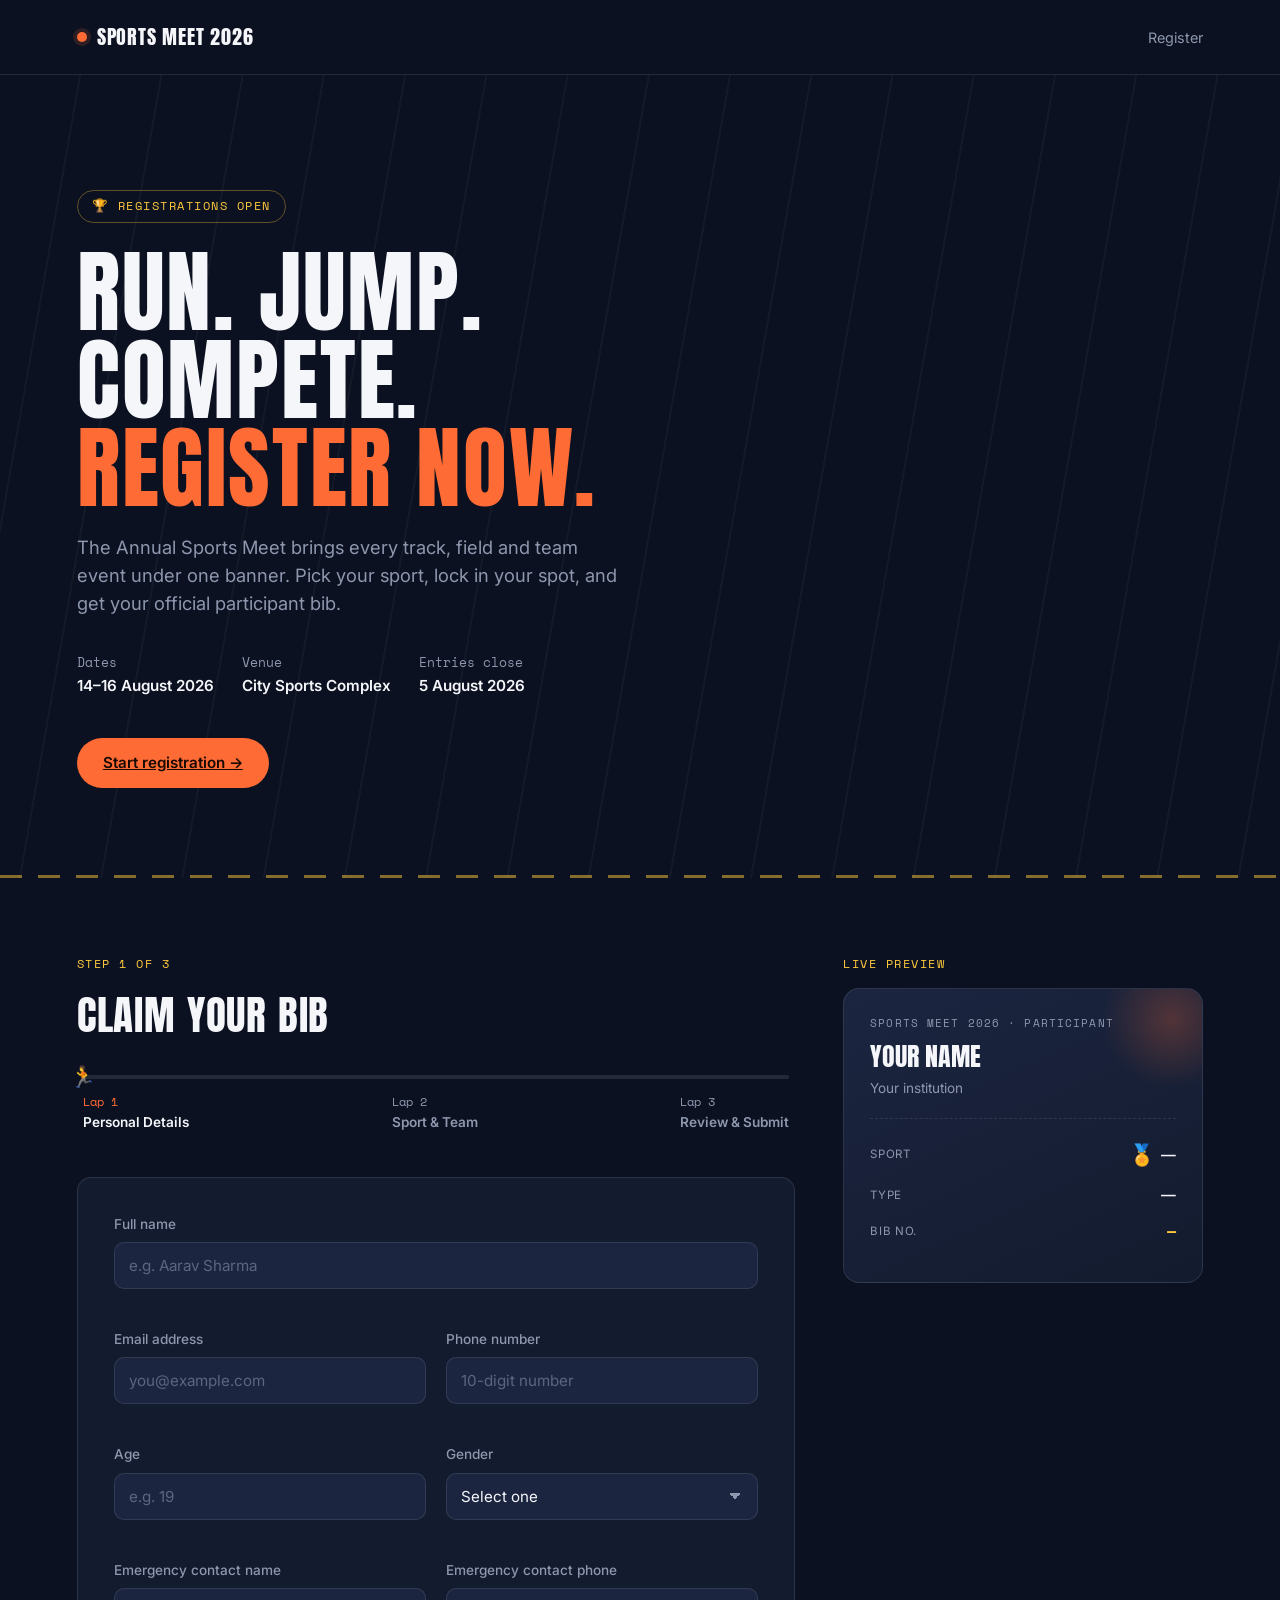
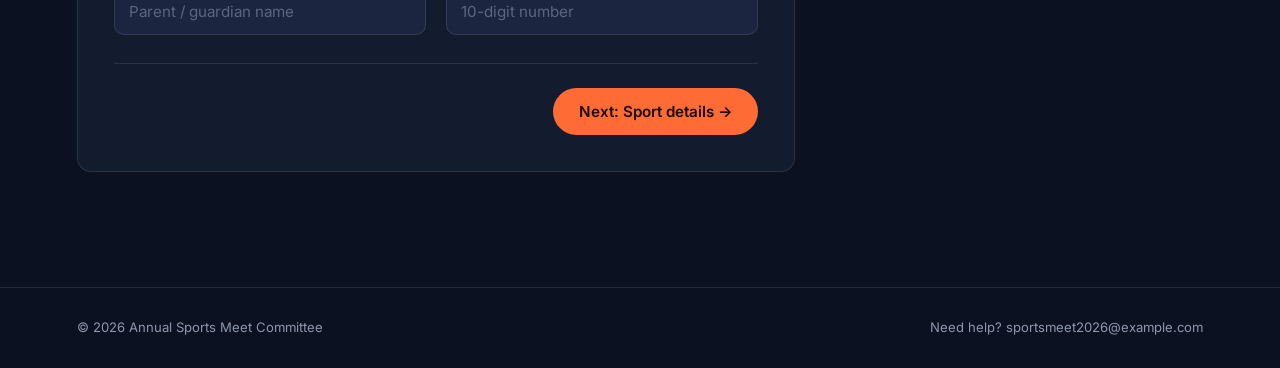
==== index.html @ 756b4689 "Complete Sports Meet Project" ====
<!DOCTYPE html>
<html lang="en">
<head>
<meta charset="UTF-8">
<meta name="viewport" content="width=device-width, initial-scale=1.0">
<title>Annual Sports Meet 2026 — Registration</title>
<link rel="preconnect" href="https://fonts.googleapis.com">
<link rel="preconnect" href="https://fonts.gstatic.com" crossorigin>
<link href="https://fonts.googleapis.com/css2?family=Anton&family=Space+Mono:wght@400;700&family=Inter:wght@400;500;600;700&display=swap" rel="stylesheet">
<style>
  :root{
    --bg-night:#0B1120;
    --bg-panel:#131B2E;
    --bg-panel-2:#1B2540;
    --track-orange:#FF6B35;
    --medal-gold:#FFC93C;
    --finish-green:#2EE6A6;
    --text-light:#F5F6FA;
    --text-muted:#8E97AE;
    --line:rgba(255,255,255,0.10);
    --danger:#FF5C72;
    --radius:14px;
    --font-display:'Anton', sans-serif;
    --font-body:'Inter', sans-serif;
    --font-mono:'Space Mono', monospace;
  }

  *{box-sizing:border-box;}
  html,body{margin:0;padding:0;}
  body{
    background:var(--bg-night);
    color:var(--text-light);
    font-family:var(--font-body);
    line-height:1.5;
    -webkit-font-smoothing:antialiased;
  }
  img,svg{display:block;max-width:100%;}
  a{color:inherit;}

  h1,h2,h3{font-family:var(--font-display); font-weight:400; letter-spacing:0.02em; margin:0;}

  ::selection{background:var(--track-orange); color:#0B1120;}

  :focus-visible{outline:2px solid var(--medal-gold); outline-offset:3px; border-radius:4px;}

  /* ---------- Top bar ---------- */
  .topbar{
    display:flex; align-items:center; justify-content:space-between;
    padding:22px 6vw;
    border-bottom:1px solid var(--line);
  }
  .brand{display:flex; align-items:center; gap:10px; font-family:var(--font-display); font-size:1.25rem; letter-spacing:0.04em;}
  .brand .dot{width:10px; height:10px; border-radius:50%; background:var(--track-orange); box-shadow:0 0 0 4px rgba(255,107,53,0.15);}
  .topbar nav a{
    text-decoration:none; color:var(--text-muted); font-size:0.9rem; margin-left:28px; transition:color .2s;
  }
  .topbar nav a:hover{color:var(--text-light);}

  /* ---------- Hero ---------- */
  .hero{
    position:relative;
    padding:9vw 6vw 7vw;
    overflow:hidden;
    background:
      repeating-linear-gradient(100deg,
        transparent 0, transparent 78px,
        rgba(255,255,255,0.035) 78px, rgba(255,255,255,0.035) 80px);
  }
  .hero::after{
    content:"";
    position:absolute; left:0; right:0; bottom:0; height:3px;
    background:repeating-linear-gradient(90deg, var(--medal-gold) 0 22px, transparent 22px 38px);
    opacity:0.5;
  }
  .eyebrow{
    display:inline-flex; align-items:center; gap:8px;
    font-family:var(--font-mono); font-size:0.78rem; letter-spacing:0.12em; text-transform:uppercase;
    color:var(--medal-gold); border:1px solid rgba(255,201,60,0.35); border-radius:999px;
    padding:6px 14px; margin-bottom:26px;
  }
  .hero h1{
    font-size:clamp(2.6rem, 7.5vw, 5.6rem);
    line-height:0.98;
    text-transform:uppercase;
    max-width:14ch;
  }
  .hero h1 span{color:var(--track-orange);}
  .hero p{
    color:var(--text-muted); font-size:clamp(1rem,1.6vw,1.15rem);
    max-width:46ch; margin:22px 0 36px;
  }
  .hero-meta{display:flex; flex-wrap:wrap; gap:28px; margin-bottom:40px;}
  .hero-meta div{font-family:var(--font-mono); font-size:0.82rem; color:var(--text-muted);}
  .hero-meta strong{display:block; font-family:var(--font-body); font-weight:600; color:var(--text-light); font-size:0.95rem; margin-top:2px;}

  .btn{
    display:inline-flex; align-items:center; gap:10px;
    font-family:var(--font-body); font-weight:600; font-size:0.95rem;
    padding:14px 26px; border-radius:999px; border:none; cursor:pointer;
    transition:transform .15s ease, box-shadow .15s ease;
  }
  .btn:active{transform:translateY(1px);}
  .btn-primary{background:var(--track-orange); color:#180A02;}
  .btn-primary:hover{box-shadow:0 8px 22px rgba(255,107,53,0.35); transform:translateY(-1px);}
  .btn-ghost{background:transparent; color:var(--text-light); border:1px solid var(--line);}
  .btn-ghost:hover{border-color:var(--text-muted);}

  /* ---------- Register section ---------- */
  .register{
    padding:6vw 6vw 9vw;
    display:grid;
    grid-template-columns:1fr 360px;
    gap:48px;
    align-items:start;
  }
  .section-tag{
    font-family:var(--font-mono); font-size:0.78rem; letter-spacing:0.12em; text-transform:uppercase;
    color:var(--medal-gold); margin-bottom:10px;
  }
  .register h2{font-size:clamp(1.8rem,3.2vw,2.6rem); text-transform:uppercase; margin-bottom:30px;}

  /* progress / race track */
  .track{position:relative; margin:0 0 44px; padding:0 6px;}
  .track-line{position:relative; height:4px; background:var(--line); border-radius:4px;}
  .track-fill{
    position:absolute; top:0; left:0; height:100%; width:0%;
    background:linear-gradient(90deg, var(--track-orange), var(--medal-gold));
    border-radius:4px; transition:width .4s ease;
  }
  .runner{
    position:absolute; top:50%; left:0%; transform:translate(-50%,-50%);
    font-size:1.3rem; transition:left .4s ease;
  }
  .checkpoints{display:flex; justify-content:space-between; margin-top:14px;}
  .checkpoint{font-family:var(--font-mono); font-size:0.72rem; color:var(--text-muted); max-width:33%; text-align:left;}
  .checkpoint b{display:block; font-family:var(--font-body); font-weight:600; font-size:0.85rem; color:var(--text-muted); margin-top:2px;}
  .checkpoint.active b{color:var(--text-light);}
  .checkpoint.active{color:var(--track-orange);}

  /* form card */
  form{background:var(--bg-panel); border:1px solid var(--line); border-radius:var(--radius); padding:36px;}
  .step{display:none;}
  .step.active{display:block; animation:fadeIn .35s ease;}
  @keyframes fadeIn{from{opacity:0; transform:translateY(6px);} to{opacity:1; transform:translateY(0);}}

  .field-grid{display:grid; grid-template-columns:1fr 1fr; gap:20px;}
  .field{margin-bottom:20px;}
  .field.full{grid-column:1/-1;}
  label{display:block; font-size:0.85rem; color:var(--text-muted); margin-bottom:8px; font-weight:500;}
  input, select{
    width:100%; background:var(--bg-panel-2); border:1px solid var(--line); color:var(--text-light);
    padding:13px 14px; border-radius:10px; font-family:var(--font-body); font-size:0.95rem;
  }
  input::placeholder{color:#5C657F;}
  input:focus, select:focus{border-color:var(--track-orange);}
  select{appearance:none; background-image:linear-gradient(45deg, transparent 50%, var(--text-muted) 50%), linear-gradient(135deg, var(--text-muted) 50%, transparent 50%); background-position:calc(100% - 22px) center, calc(100% - 16px) center; background-size:6px 6px,6px 6px; background-repeat:no-repeat;}

  .radio-row{display:flex; gap:14px;}
  .radio-pill{
    flex:1; border:1px solid var(--line); border-radius:10px; padding:13px 14px;
    display:flex; align-items:center; gap:10px; cursor:pointer; font-size:0.9rem; background:var(--bg-panel-2);
    transition:border-color .2s;
  }
  .radio-pill input{width:auto; padding:0;}
  .radio-pill.checked{border-color:var(--track-orange);}

  .hint{font-size:0.78rem; color:var(--text-muted); margin-top:6px;}

  .form-nav{display:flex; justify-content:space-between; margin-top:8px; padding-top:24px; border-top:1px solid var(--line);}

  /* review */
  .review-list{display:grid; grid-template-columns:1fr 1fr; gap:14px 28px; margin-bottom:28px;}
  .review-item{border-bottom:1px dashed var(--line); padding-bottom:10px;}
  .review-item .k{font-size:0.75rem; text-transform:uppercase; letter-spacing:0.06em; color:var(--text-muted);}
  .review-item .v{font-weight:600; margin-top:3px;}
  .bib-banner{
    background:linear-gradient(120deg, rgba(255,107,53,0.16), rgba(255,201,60,0.10));
    border:1px solid rgba(255,201,60,0.3); border-radius:12px; padding:18px 20px;
    display:flex; align-items:center; justify-content:space-between; margin-bottom:28px;
  }
  .bib-banner .k{font-family:var(--font-mono); font-size:0.78rem; color:var(--medal-gold); text-transform:uppercase; letter-spacing:0.08em;}
  .bib-banner .v{font-family:var(--font-mono); font-size:1.5rem; font-weight:700;}

  /* ID card preview */
  .id-card-wrap{position:sticky; top:24px;}
  .id-card-wrap .section-tag{margin-bottom:14px;}
  .id-card{
    background:linear-gradient(155deg, var(--bg-panel-2), var(--bg-panel));
    border:1px solid var(--line); border-radius:16px; padding:26px;
    position:relative; overflow:hidden;
  }
  .id-card::before{
    content:""; position:absolute; top:-40px; right:-40px; width:140px; height:140px;
    background:radial-gradient(circle, rgba(255,107,53,0.25), transparent 70%);
  }
  .id-card .tag{font-family:var(--font-mono); font-size:0.7rem; letter-spacing:0.1em; color:var(--text-muted); text-transform:uppercase;}
  .id-card .name{font-family:var(--font-display); font-size:1.6rem; text-transform:uppercase; margin:6px 0 2px; min-height:1.2em; word-break:break-word;}
  .id-card .school{color:var(--text-muted); font-size:0.85rem; min-height:1.2em;}
  .id-card hr{border:none; border-top:1px dashed var(--line); margin:20px 0;}
  .id-card .row{display:flex; justify-content:space-between; align-items:center; margin-bottom:14px;}
  .id-card .row .k{font-size:0.72rem; color:var(--text-muted); text-transform:uppercase; letter-spacing:0.06em;}
  .id-card .row .v{font-weight:600; font-size:0.92rem; display:flex; align-items:center; gap:6px;}
  .id-card .bib{font-family:var(--font-mono); font-size:1.3rem; font-weight:700; color:var(--medal-gold); letter-spacing:0.02em;}
  .sport-icon{font-size:1.3rem;}

  footer{padding:30px 6vw; border-top:1px solid var(--line); color:var(--text-muted); font-size:0.82rem; display:flex; justify-content:space-between; flex-wrap:wrap; gap:10px;}

  @media (max-width:900px){
    .register{grid-template-columns:1fr;}
    .id-card-wrap{position:static;}
    .field-grid{grid-template-columns:1fr;}
    .review-list{grid-template-columns:1fr;}
  }

  @media (prefers-reduced-motion:reduce){
    *{animation:none !important; transition:none !important;}
  }
</style>
</head>
<body>

  <header class="topbar">
    <div class="brand"><span class="dot"></span> SPORTS MEET 2026</div>
    <nav>
      <a href="#register">Register</a>
    </nav>
  </header>

  <section class="hero">
    <span class="eyebrow">🏆 Registrations Open</span>
    <h1>Run. Jump.<br>Compete.<br><span>Register now.</span></h1>
    <p>The Annual Sports Meet brings every track, field and team event under one banner. Pick your sport, lock in your spot, and get your official participant bib.</p>
    <div class="hero-meta">
      <div>Dates<strong>14–16 August 2026</strong></div>
      <div>Venue<strong>City Sports Complex</strong></div>
      <div>Entries close<strong>5 August 2026</strong></div>
    </div>
    <a href="#register" class="btn btn-primary">Start registration →</a>
  </section>

  <section class="register" id="register">
    <div>
      <div class="section-tag">Step 1 of 3</div>
      <h2>Claim your bib</h2>

      <div class="track">
        <div class="track-line">
          <div class="track-fill" id="trackFill"></div>
          <div class="runner" id="runner">🏃</div>
        </div>
        <div class="checkpoints">
          <div class="checkpoint active" id="cp1">Lap 1<b>Personal Details</b></div>
          <div class="checkpoint" id="cp2">Lap 2<b>Sport &amp; Team</b></div>
          <div class="checkpoint" id="cp3">Lap 3<b>Review &amp; Submit</b></div>
        </div>
      </div>

      <form id="regForm" action="register.php" method="POST" novalidate>

        <!-- STEP 1 -->
        <div class="step active" data-step="1">
          <div class="field-grid">
            <div class="field full">
              <label for="fullName">Full name</label>
              <input id="fullName" name="fullName" type="text" placeholder="e.g. Aarav Sharma" required>
            </div>
            <div class="field">
              <label for="email">Email address</label>
              <input id="email" name="email" type="email" placeholder="you@example.com" required>
            </div>
            <div class="field">
              <label for="phone">Phone number</label>
              <input id="phone" name="phone" type="tel" pattern="[0-9]{10}" placeholder="10-digit number" required>
            </div>
            <div class="field">
              <label for="age">Age</label>
              <input id="age" name="age" type="number" min="5" max="100" placeholder="e.g. 19" required>
            </div>
            <div class="field">
              <label for="gender">Gender</label>
              <select id="gender" name="gender" required>
                <option value="" disabled selected>Select one</option>
                <option>Male</option>
                <option>Female</option>
                <option>Other</option>
              </select>
            </div>
            <div class="field">
              <label for="ecName">Emergency contact name</label>
              <input id="ecName" name="ecName" type="text" placeholder="Parent / guardian name" required>
            </div>
            <div class="field">
              <label for="ecPhone">Emergency contact phone</label>
              <input id="ecPhone" name="ecPhone" type="tel" pattern="[0-9]{10}" placeholder="10-digit number" required>
            </div>
          </div>
          <div class="form-nav">
            <span></span>
            <button type="button" class="btn btn-primary" data-action="next">Next: Sport details →</button>
          </div>
        </div>

        <!-- STEP 2 -->
        <div class="step" data-step="2">
          <div class="field-grid">
            <div class="field full">
              <label for="institution">College / school / institution</label>
              <input id="institution" name="institution" type="text" placeholder="e.g. Pimpri Chinchwad College" required>
            </div>
            <div class="field">
              <label for="sport">Sport category</label>
              <select id="sport" name="sport" required>
                <option value="" disabled selected>Select a sport</option>
                <option value="🏃 Athletics">Athletics (Track &amp; Field)</option>
                <option value="🏸 Badminton">Badminton</option>
                <option value="🏏 Cricket">Cricket</option>
                <option value="⚽ Football">Football</option>
                <option value="🏀 Basketball">Basketball</option>
                <option value="🤼 Kabaddi">Kabaddi</option>
                <option value="🏓 Table Tennis">Table Tennis</option>
                <option value="♟️ Chess">Chess</option>
                <option value="🏐 Volleyball">Volleyball</option>
              </select>
            </div>
            <div class="field">
              <label for="tshirt">T-shirt size</label>
              <select id="tshirt" name="tshirt" required>
                <option value="" disabled selected>Select size</option>
                <option>S</option><option>M</option><option>L</option><option>XL</option><option>XXL</option>
              </select>
            </div>
            <div class="field full">
              <label>Participation type</label>
              <div class="radio-row">
                <label class="radio-pill" id="pillIndividual">
                  <input type="radio" name="participation" value="Individual" required> Individual
                </label>
                <label class="radio-pill" id="pillTeam">
                  <input type="radio" name="participation" value="Team"> Team
                </label>
              </div>
            </div>
            <div class="field full" id="teamNameField" style="display:none;">
              <label for="teamName">Team name</label>
              <input id="teamName" name="teamName" type="text" placeholder="e.g. Thunder Strikers">
            </div>
          </div>
          <div class="form-nav">
            <button type="button" class="btn btn-ghost" data-action="back">← Back</button>
            <button type="button" class="btn btn-primary" data-action="next">Next: Review →</button>
          </div>
        </div>

        <!-- STEP 3 -->
        <div class="step" data-step="3">
          <div class="bib-banner">
            <div>
              <div class="k">Your participant bib number</div>
              <div class="v" id="bibDisplay">—</div>
            </div>
            <span class="sport-icon">🎟️</span>
          </div>
          <div class="review-list" id="reviewList"></div>
          <div class="hint">Check your details carefully. You'll receive this bib number and a confirmation pass on the next page.</div>
          <div class="form-nav">
            <button type="button" class="btn btn-ghost" data-action="back">← Back</button>
            <button type="submit" class="btn btn-primary">Confirm &amp; register 🏁</button>
          </div>
        </div>

        <input type="hidden" id="bibNumber" name="bibNumber">
      </form>
    </div>

    <aside class="id-card-wrap">
      <div class="section-tag">Live preview</div>
      <div class="id-card">
        <div class="tag">Sports Meet 2026 · Participant</div>
        <div class="name" id="pvName">Your Name</div>
        <div class="school" id="pvInstitution">Your institution</div>
        <hr>
        <div class="row">
          <span class="k">Sport</span>
          <span class="v"><span class="sport-icon" id="pvIcon">🏅</span> <span id="pvSport">—</span></span>
        </div>
        <div class="row">
          <span class="k">Type</span>
          <span class="v" id="pvType">—</span>
        </div>
        <div class="row">
          <span class="k">Bib no.</span>
          <span class="v bib" id="pvBib">—</span>
        </div>
      </div>
    </aside>
  </section>

  <footer>
    <span>© 2026 Annual Sports Meet Committee</span>
    <span>Need help? sportsmeet2026@example.com</span>
  </footer>

<script>
  const steps = Array.from(document.querySelectorAll('.step'));
  const checkpoints = [document.getElementById('cp1'), document.getElementById('cp2'), document.getElementById('cp3')];
  const trackFill = document.getElementById('trackFill');
  const runner = document.getElementById('runner');
  const sectionTag = document.querySelector('.register .section-tag');
  let currentStep = 1;
  const totalSteps = steps.length;

  function goToStep(n){
    steps.forEach(s => s.classList.toggle('active', Number(s.dataset.step) === n));
    checkpoints.forEach((cp, i) => cp.classList.toggle('active', i === n - 1));
    const pct = ((n - 1) / (totalSteps - 1)) * 100;
    trackFill.style.width = pct + '%';
    runner.style.left = pct + '%';
    sectionTag.textContent = 'Step ' + n + ' of ' + totalSteps;
    currentStep = n;
    if (n === totalSteps) buildReview();
  }

  function validateStep(n){
    const stepEl = document.querySelector('.step[data-step="' + n + '"]');
    const inputs = stepEl.querySelectorAll('input, select');
    for (const el of inputs){
      if (el.type === 'radio'){
        const group = stepEl.querySelectorAll('input[name="' + el.name + '"]');
        const checked = Array.from(group).some(r => r.checked);
        if (el.required && !checked){ alert('Please choose a participation type.'); return false; }
        continue;
      }
      if (!el.checkValidity()){
        el.reportValidity();
        return false;
      }
    }
    // team name required if Team selected
    const participation = document.querySelector('input[name="participation"]:checked');
    if (n === 2 && participation && participation.value === 'Team'){
      const teamName = document.getElementById('teamName');
      if (!teamName.value.trim()){
        teamName.focus();
        alert('Please enter your team name.');
        return false;
      }
    }
    return true;
  }

  document.querySelectorAll('[data-action="next"]').forEach(btn => {
    btn.addEventListener('click', () => {
      if (!validateStep(currentStep)) return;
      goToStep(Math.min(currentStep + 1, totalSteps));
    });
  });
  document.querySelectorAll('[data-action="back"]').forEach(btn => {
    btn.addEventListener('click', () => goToStep(Math.max(currentStep - 1, 1)));
  });

  // Team name toggle
  const pillIndividual = document.getElementById('pillIndividual');
  const pillTeam = document.getElementById('pillTeam');
  const teamNameField = document.getElementById('teamNameField');
  [pillIndividual, pillTeam].forEach(pill => {
    pill.addEventListener('click', () => {
      pillIndividual.classList.toggle('checked', pill === pillIndividual);
      pillTeam.classList.toggle('checked', pill === pillTeam);
      teamNameField.style.display = pill === pillTeam ? 'block' : 'none';
      updatePreview();
    });
  });

  // Live preview
  const pvName = document.getElementById('pvName');
  const pvInstitution = document.getElementById('pvInstitution');
  const pvIcon = document.getElementById('pvIcon');
  const pvSport = document.getElementById('pvSport');
  const pvType = document.getElementById('pvType');
  const pvBib = document.getElementById('pvBib');

  function updatePreview(){
    const name = document.getElementById('fullName').value.trim();
    const institution = document.getElementById('institution').value.trim();
    const sportVal = document.getElementById('sport').value;
    const participation = document.querySelector('input[name="participation"]:checked');

    pvName.textContent = name || 'Your Name';
    pvInstitution.textContent = institution || 'Your institution';
    if (sportVal){
      const [icon, ...rest] = sportVal.split(' ');
      pvIcon.textContent = icon;
      pvSport.textContent = rest.join(' ');
    } else {
      pvIcon.textContent = '🏅';
      pvSport.textContent = '—';
    }
    pvType.textContent = participation ? participation.value : '—';
    pvBib.textContent = document.getElementById('bibNumber').value || '—';
  }

  ['fullName','institution'].forEach(id => {
    document.getElementById(id).addEventListener('input', updatePreview);
  });
  document.getElementById('sport').addEventListener('change', updatePreview);

  // Bib generation
  function generateBib(){
    const existing = document.getElementById('bibNumber').value;
    if (existing) return existing;
    const num = Math.floor(1000 + Math.random() * 8999);
    const bib = 'SM26-' + num;
    document.getElementById('bibNumber').value = bib;
    return bib;
  }

  function buildReview(){
    const bib = generateBib();
    document.getElementById('bibDisplay').textContent = bib;
    updatePreview();

    const data = {
      'Full name': document.getElementById('fullName').value,
      'Email': document.getElementById('email').value,
      'Phone': document.getElementById('phone').value,
      'Age': document.getElementById('age').value,
      'Gender': document.getElementById('gender').value,
      'Institution': document.getElementById('institution').value,
      'Sport': document.getElementById('sport').value.replace(/^\S+\s/, ''),
      'Participation': (document.querySelector('input[name="participation"]:checked') || {}).value || '',
      'T-shirt size': document.getElementById('tshirt').value
    };
    const teamName = document.getElementById('teamName').value;
    if (data['Participation'] === 'Team' && teamName) data['Team name'] = teamName;

    const list = document.getElementById('reviewList');
    list.innerHTML = '';
    Object.entries(data).forEach(([k, v]) => {
      if (!v) return;
      const item = document.createElement('div');
      item.className = 'review-item';
      item.innerHTML = '<div class="k">' + k + '</div><div class="v">' + v + '</div>';
      list.appendChild(item);
    });
  }

  // Submit -> register.php (saves to MySQL, then redirects to success.php)
  document.getElementById('regForm').addEventListener('submit', function(e){
    if (!validateStep(currentStep)){
      e.preventDefault();
      return;
    }
    generateBib(); // fills hidden bibNumber field (server generates the official one)
    // No preventDefault here — the form submits normally via POST to register.php
  });

  goToStep(1);
</script>
</body>
</html>
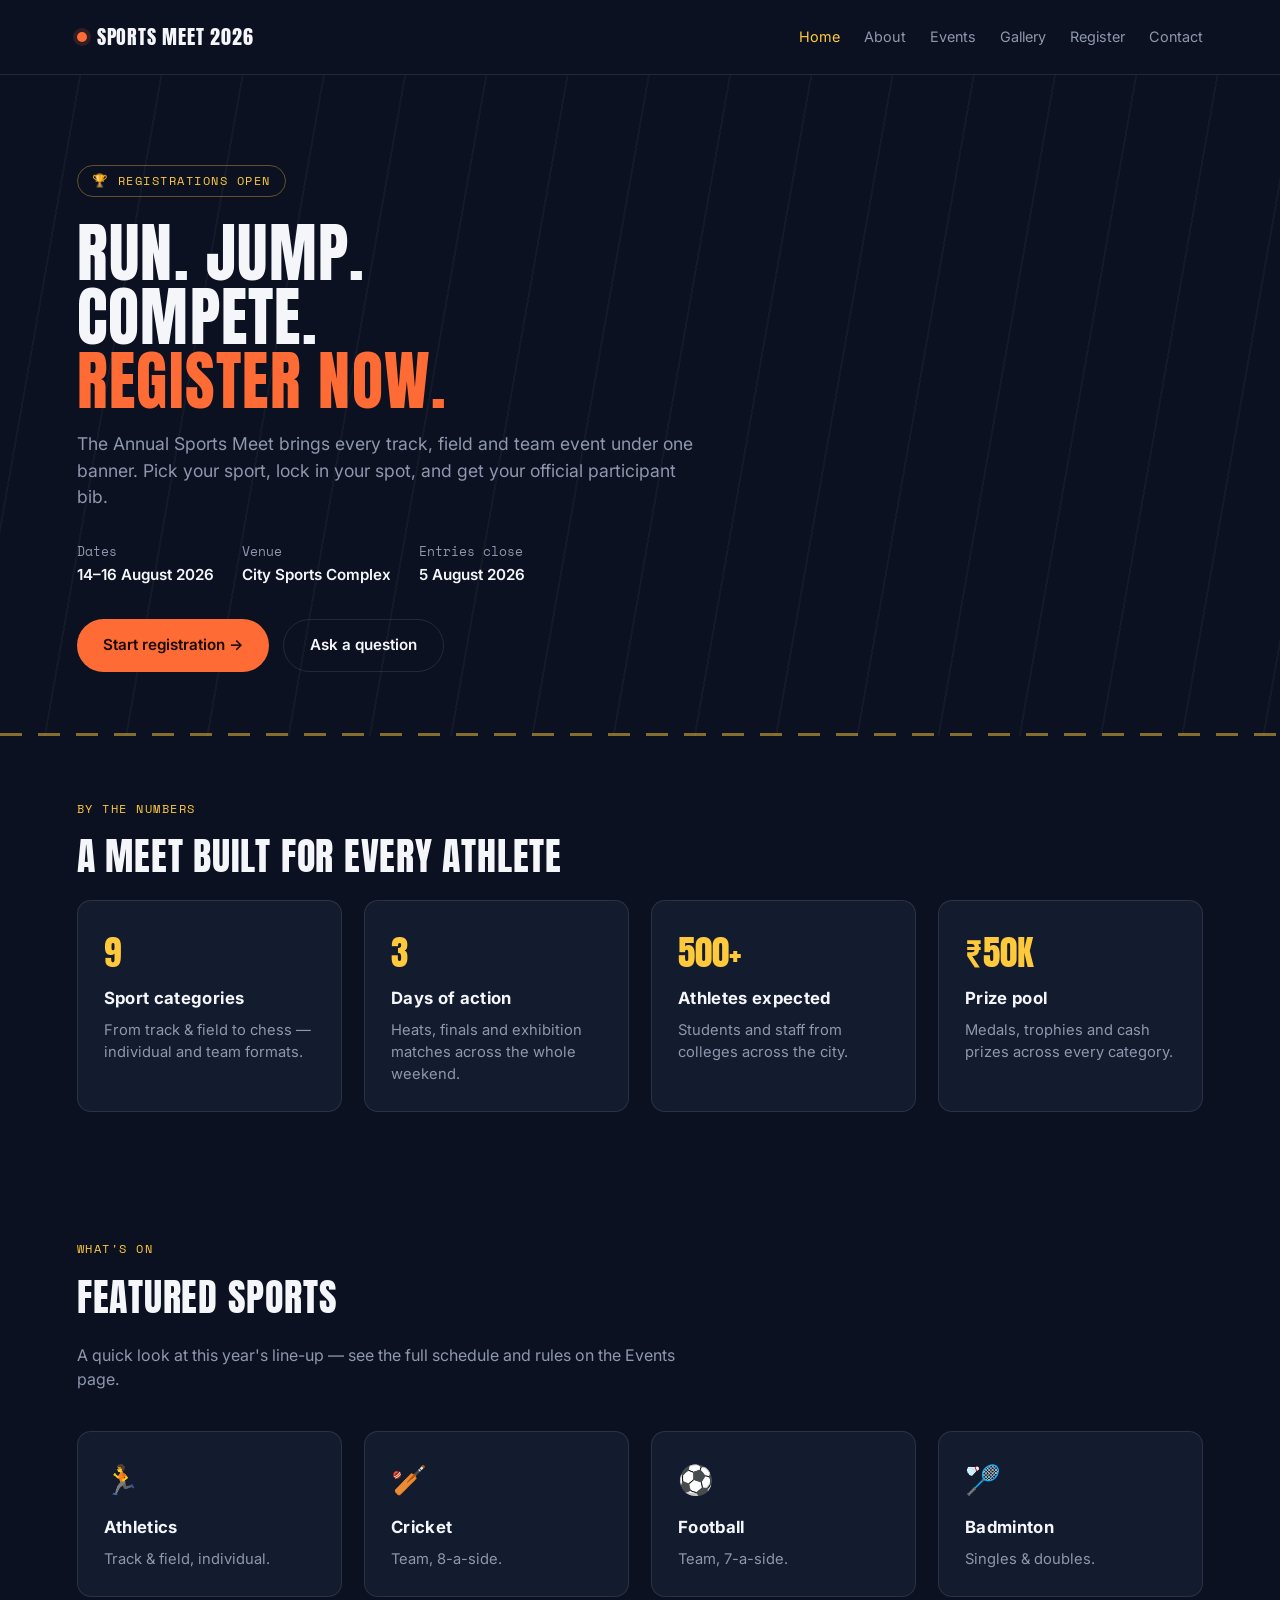
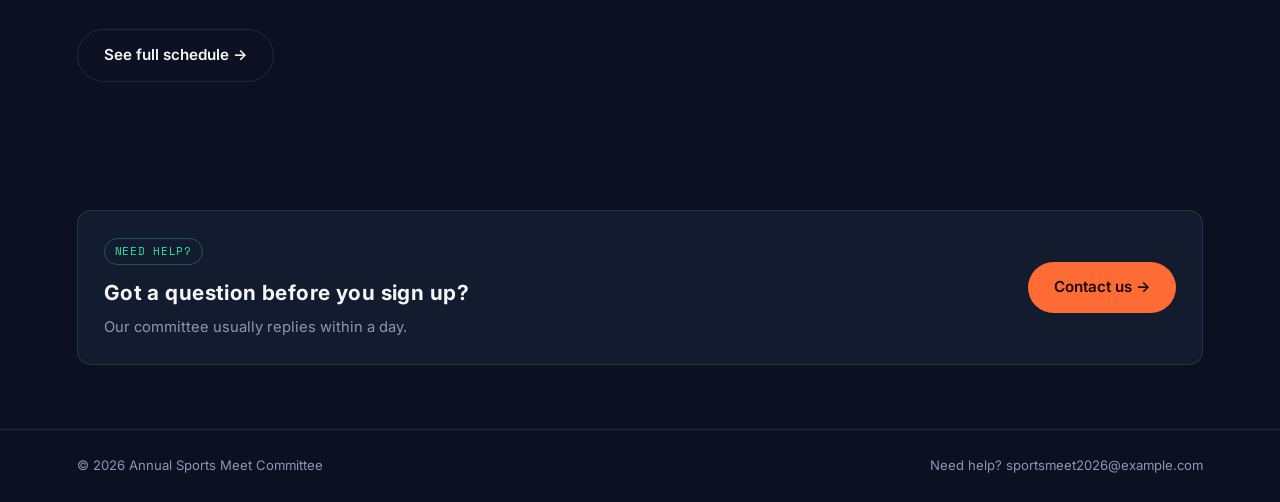
==== commit 7a420ff6: "Added missing Task 2 files" ====
--- a/index.html
+++ b/index.html
@@ -3,558 +3,100 @@
 <head>
 <meta charset="UTF-8">
 <meta name="viewport" content="width=device-width, initial-scale=1.0">
-<title>Annual Sports Meet 2026 — Registration</title>
+<title>Annual Sports Meet 2026</title>
 <link rel="preconnect" href="https://fonts.googleapis.com">
 <link rel="preconnect" href="https://fonts.gstatic.com" crossorigin>
 <link href="https://fonts.googleapis.com/css2?family=Anton&family=Space+Mono:wght@400;700&family=Inter:wght@400;500;600;700&display=swap" rel="stylesheet">
-<style>
-  :root{
-    --bg-night:#0B1120;
-    --bg-panel:#131B2E;
-    --bg-panel-2:#1B2540;
-    --track-orange:#FF6B35;
-    --medal-gold:#FFC93C;
-    --finish-green:#2EE6A6;
-    --text-light:#F5F6FA;
-    --text-muted:#8E97AE;
-    --line:rgba(255,255,255,0.10);
-    --danger:#FF5C72;
-    --radius:14px;
-    --font-display:'Anton', sans-serif;
-    --font-body:'Inter', sans-serif;
-    --font-mono:'Space Mono', monospace;
-  }
-
-  *{box-sizing:border-box;}
-  html,body{margin:0;padding:0;}
-  body{
-    background:var(--bg-night);
-    color:var(--text-light);
-    font-family:var(--font-body);
-    line-height:1.5;
-    -webkit-font-smoothing:antialiased;
-  }
-  img,svg{display:block;max-width:100%;}
-  a{color:inherit;}
-
-  h1,h2,h3{font-family:var(--font-display); font-weight:400; letter-spacing:0.02em; margin:0;}
-
-  ::selection{background:var(--track-orange); color:#0B1120;}
-
-  :focus-visible{outline:2px solid var(--medal-gold); outline-offset:3px; border-radius:4px;}
-
-  /* ---------- Top bar ---------- */
-  .topbar{
-    display:flex; align-items:center; justify-content:space-between;
-    padding:22px 6vw;
-    border-bottom:1px solid var(--line);
-  }
-  .brand{display:flex; align-items:center; gap:10px; font-family:var(--font-display); font-size:1.25rem; letter-spacing:0.04em;}
-  .brand .dot{width:10px; height:10px; border-radius:50%; background:var(--track-orange); box-shadow:0 0 0 4px rgba(255,107,53,0.15);}
-  .topbar nav a{
-    text-decoration:none; color:var(--text-muted); font-size:0.9rem; margin-left:28px; transition:color .2s;
-  }
-  .topbar nav a:hover{color:var(--text-light);}
-
-  /* ---------- Hero ---------- */
-  .hero{
-    position:relative;
-    padding:9vw 6vw 7vw;
-    overflow:hidden;
-    background:
-      repeating-linear-gradient(100deg,
-        transparent 0, transparent 78px,
-        rgba(255,255,255,0.035) 78px, rgba(255,255,255,0.035) 80px);
-  }
-  .hero::after{
-    content:"";
-    position:absolute; left:0; right:0; bottom:0; height:3px;
-    background:repeating-linear-gradient(90deg, var(--medal-gold) 0 22px, transparent 22px 38px);
-    opacity:0.5;
-  }
-  .eyebrow{
-    display:inline-flex; align-items:center; gap:8px;
-    font-family:var(--font-mono); font-size:0.78rem; letter-spacing:0.12em; text-transform:uppercase;
-    color:var(--medal-gold); border:1px solid rgba(255,201,60,0.35); border-radius:999px;
-    padding:6px 14px; margin-bottom:26px;
-  }
-  .hero h1{
-    font-size:clamp(2.6rem, 7.5vw, 5.6rem);
-    line-height:0.98;
-    text-transform:uppercase;
-    max-width:14ch;
-  }
-  .hero h1 span{color:var(--track-orange);}
-  .hero p{
-    color:var(--text-muted); font-size:clamp(1rem,1.6vw,1.15rem);
-    max-width:46ch; margin:22px 0 36px;
-  }
-  .hero-meta{display:flex; flex-wrap:wrap; gap:28px; margin-bottom:40px;}
-  .hero-meta div{font-family:var(--font-mono); font-size:0.82rem; color:var(--text-muted);}
-  .hero-meta strong{display:block; font-family:var(--font-body); font-weight:600; color:var(--text-light); font-size:0.95rem; margin-top:2px;}
-
-  .btn{
-    display:inline-flex; align-items:center; gap:10px;
-    font-family:var(--font-body); font-weight:600; font-size:0.95rem;
-    padding:14px 26px; border-radius:999px; border:none; cursor:pointer;
-    transition:transform .15s ease, box-shadow .15s ease;
-  }
-  .btn:active{transform:translateY(1px);}
-  .btn-primary{background:var(--track-orange); color:#180A02;}
-  .btn-primary:hover{box-shadow:0 8px 22px rgba(255,107,53,0.35); transform:translateY(-1px);}
-  .btn-ghost{background:transparent; color:var(--text-light); border:1px solid var(--line);}
-  .btn-ghost:hover{border-color:var(--text-muted);}
-
-  /* ---------- Register section ---------- */
-  .register{
-    padding:6vw 6vw 9vw;
-    display:grid;
-    grid-template-columns:1fr 360px;
-    gap:48px;
-    align-items:start;
-  }
-  .section-tag{
-    font-family:var(--font-mono); font-size:0.78rem; letter-spacing:0.12em; text-transform:uppercase;
-    color:var(--medal-gold); margin-bottom:10px;
-  }
-  .register h2{font-size:clamp(1.8rem,3.2vw,2.6rem); text-transform:uppercase; margin-bottom:30px;}
-
-  /* progress / race track */
-  .track{position:relative; margin:0 0 44px; padding:0 6px;}
-  .track-line{position:relative; height:4px; background:var(--line); border-radius:4px;}
-  .track-fill{
-    position:absolute; top:0; left:0; height:100%; width:0%;
-    background:linear-gradient(90deg, var(--track-orange), var(--medal-gold));
-    border-radius:4px; transition:width .4s ease;
-  }
-  .runner{
-    position:absolute; top:50%; left:0%; transform:translate(-50%,-50%);
-    font-size:1.3rem; transition:left .4s ease;
-  }
-  .checkpoints{display:flex; justify-content:space-between; margin-top:14px;}
-  .checkpoint{font-family:var(--font-mono); font-size:0.72rem; color:var(--text-muted); max-width:33%; text-align:left;}
-  .checkpoint b{display:block; font-family:var(--font-body); font-weight:600; font-size:0.85rem; color:var(--text-muted); margin-top:2px;}
-  .checkpoint.active b{color:var(--text-light);}
-  .checkpoint.active{color:var(--track-orange);}
-
-  /* form card */
-  form{background:var(--bg-panel); border:1px solid var(--line); border-radius:var(--radius); padding:36px;}
-  .step{display:none;}
-  .step.active{display:block; animation:fadeIn .35s ease;}
-  @keyframes fadeIn{from{opacity:0; transform:translateY(6px);} to{opacity:1; transform:translateY(0);}}
-
-  .field-grid{display:grid; grid-template-columns:1fr 1fr; gap:20px;}
-  .field{margin-bottom:20px;}
-  .field.full{grid-column:1/-1;}
-  label{display:block; font-size:0.85rem; color:var(--text-muted); margin-bottom:8px; font-weight:500;}
-  input, select{
-    width:100%; background:var(--bg-panel-2); border:1px solid var(--line); color:var(--text-light);
-    padding:13px 14px; border-radius:10px; font-family:var(--font-body); font-size:0.95rem;
-  }
-  input::placeholder{color:#5C657F;}
-  input:focus, select:focus{border-color:var(--track-orange);}
-  select{appearance:none; background-image:linear-gradient(45deg, transparent 50%, var(--text-muted) 50%), linear-gradient(135deg, var(--text-muted) 50%, transparent 50%); background-position:calc(100% - 22px) center, calc(100% - 16px) center; background-size:6px 6px,6px 6px; background-repeat:no-repeat;}
-
-  .radio-row{display:flex; gap:14px;}
-  .radio-pill{
-    flex:1; border:1px solid var(--line); border-radius:10px; padding:13px 14px;
-    display:flex; align-items:center; gap:10px; cursor:pointer; font-size:0.9rem; background:var(--bg-panel-2);
-    transition:border-color .2s;
-  }
-  .radio-pill input{width:auto; padding:0;}
-  .radio-pill.checked{border-color:var(--track-orange);}
-
-  .hint{font-size:0.78rem; color:var(--text-muted); margin-top:6px;}
-
-  .form-nav{display:flex; justify-content:space-between; margin-top:8px; padding-top:24px; border-top:1px solid var(--line);}
-
-  /* review */
-  .review-list{display:grid; grid-template-columns:1fr 1fr; gap:14px 28px; margin-bottom:28px;}
-  .review-item{border-bottom:1px dashed var(--line); padding-bottom:10px;}
-  .review-item .k{font-size:0.75rem; text-transform:uppercase; letter-spacing:0.06em; color:var(--text-muted);}
-  .review-item .v{font-weight:600; margin-top:3px;}
-  .bib-banner{
-    background:linear-gradient(120deg, rgba(255,107,53,0.16), rgba(255,201,60,0.10));
-    border:1px solid rgba(255,201,60,0.3); border-radius:12px; padding:18px 20px;
-    display:flex; align-items:center; justify-content:space-between; margin-bottom:28px;
-  }
-  .bib-banner .k{font-family:var(--font-mono); font-size:0.78rem; color:var(--medal-gold); text-transform:uppercase; letter-spacing:0.08em;}
-  .bib-banner .v{font-family:var(--font-mono); font-size:1.5rem; font-weight:700;}
-
-  /* ID card preview */
-  .id-card-wrap{position:sticky; top:24px;}
-  .id-card-wrap .section-tag{margin-bottom:14px;}
-  .id-card{
-    background:linear-gradient(155deg, var(--bg-panel-2), var(--bg-panel));
-    border:1px solid var(--line); border-radius:16px; padding:26px;
-    position:relative; overflow:hidden;
-  }
-  .id-card::before{
-    content:""; position:absolute; top:-40px; right:-40px; width:140px; height:140px;
-    background:radial-gradient(circle, rgba(255,107,53,0.25), transparent 70%);
-  }
-  .id-card .tag{font-family:var(--font-mono); font-size:0.7rem; letter-spacing:0.1em; color:var(--text-muted); text-transform:uppercase;}
-  .id-card .name{font-family:var(--font-display); font-size:1.6rem; text-transform:uppercase; margin:6px 0 2px; min-height:1.2em; word-break:break-word;}
-  .id-card .school{color:var(--text-muted); font-size:0.85rem; min-height:1.2em;}
-  .id-card hr{border:none; border-top:1px dashed var(--line); margin:20px 0;}
-  .id-card .row{display:flex; justify-content:space-between; align-items:center; margin-bottom:14px;}
-  .id-card .row .k{font-size:0.72rem; color:var(--text-muted); text-transform:uppercase; letter-spacing:0.06em;}
-  .id-card .row .v{font-weight:600; font-size:0.92rem; display:flex; align-items:center; gap:6px;}
-  .id-card .bib{font-family:var(--font-mono); font-size:1.3rem; font-weight:700; color:var(--medal-gold); letter-spacing:0.02em;}
-  .sport-icon{font-size:1.3rem;}
-
-  footer{padding:30px 6vw; border-top:1px solid var(--line); color:var(--text-muted); font-size:0.82rem; display:flex; justify-content:space-between; flex-wrap:wrap; gap:10px;}
-
-  @media (max-width:900px){
-    .register{grid-template-columns:1fr;}
-    .id-card-wrap{position:static;}
-    .field-grid{grid-template-columns:1fr;}
-    .review-list{grid-template-columns:1fr;}
-  }
-
-  @media (prefers-reduced-motion:reduce){
-    *{animation:none !important; transition:none !important;}
-  }
-</style>
+<link rel="stylesheet" href="css/style.css">
 </head>
 <body>
 
   <header class="topbar">
-    <div class="brand"><span class="dot"></span> SPORTS MEET 2026</div>
+    <a href="index.html" class="brand"><span class="dot"></span> SPORTS MEET 2026</a>
     <nav>
-      <a href="#register">Register</a>
+      <a href="index.html" class="active">Home</a>
+      <a href="about.html">About</a>
+      <a href="events.html">Events</a>
+      <a href="gallery.html">Gallery</a>
+      <a href="register.html">Register</a>
+      <a href="contact.php">Contact</a>
     </nav>
   </header>
 
-  <section class="hero">
-    <span class="eyebrow">🏆 Registrations Open</span>
-    <h1>Run. Jump.<br>Compete.<br><span>Register now.</span></h1>
-    <p>The Annual Sports Meet brings every track, field and team event under one banner. Pick your sport, lock in your spot, and get your official participant bib.</p>
-    <div class="hero-meta">
-      <div>Dates<strong>14–16 August 2026</strong></div>
-      <div>Venue<strong>City Sports Complex</strong></div>
-      <div>Entries close<strong>5 August 2026</strong></div>
-    </div>
-    <a href="#register" class="btn btn-primary">Start registration →</a>
-  </section>
+  <main>
+    <section class="page-hero">
+      <span class="eyebrow">🏆 Registrations Open</span>
+      <h1>Run. Jump.<br>Compete.<br><span>Register now.</span></h1>
+      <p class="lede">The Annual Sports Meet brings every track, field and team event under one banner. Pick your sport, lock in your spot, and get your official participant bib.</p>
+      <div class="hero-meta">
+        <div>Dates<strong>14–16 August 2026</strong></div>
+        <div>Venue<strong>City Sports Complex</strong></div>
+        <div>Entries close<strong>5 August 2026</strong></div>
+      </div>
+      <div class="hero-actions">
+        <a href="register.html" class="btn btn-primary">Start registration →</a>
+        <a href="contact.php" class="btn btn-ghost">Ask a question</a>
+      </div>
+    </section>
 
-  <section class="register" id="register">
-    <div>
-      <div class="section-tag">Step 1 of 3</div>
-      <h2>Claim your bib</h2>
-
-      <div class="track">
-        <div class="track-line">
-          <div class="track-fill" id="trackFill"></div>
-          <div class="runner" id="runner">🏃</div>
+    <section>
+      <div class="section-tag">By the numbers</div>
+      <h2 class="section-title">A meet built for every athlete</h2>
+      <div class="card-grid grid-4">
+        <div class="card">
+          <div class="stat">9</div>
+          <h3>Sport categories</h3>
+          <p>From track &amp; field to chess — individual and team formats.</p>
         </div>
-        <div class="checkpoints">
-          <div class="checkpoint active" id="cp1">Lap 1<b>Personal Details</b></div>
-          <div class="checkpoint" id="cp2">Lap 2<b>Sport &amp; Team</b></div>
-          <div class="checkpoint" id="cp3">Lap 3<b>Review &amp; Submit</b></div>
+        <div class="card">
+          <div class="stat">3</div>
+          <h3>Days of action</h3>
+          <p>Heats, finals and exhibition matches across the whole weekend.</p>
+        </div>
+        <div class="card">
+          <div class="stat">500+</div>
+          <h3>Athletes expected</h3>
+          <p>Students and staff from colleges across the city.</p>
+        </div>
+        <div class="card">
+          <div class="stat">₹50K</div>
+          <h3>Prize pool</h3>
+          <p>Medals, trophies and cash prizes across every category.</p>
         </div>
       </div>
+    </section>
 
-      <form id="regForm" action="register.php" method="POST" novalidate>
+    <section>
+      <div class="section-tag">What's on</div>
+      <h2 class="section-title">Featured sports</h2>
+      <p class="section-intro">A quick look at this year's line-up — see the full schedule and rules on the Events page.</p>
+      <div class="card-grid grid-4">
+        <div class="card"><div class="icon">🏃</div><h3>Athletics</h3><p>Track &amp; field, individual.</p></div>
+        <div class="card"><div class="icon">🏏</div><h3>Cricket</h3><p>Team, 8-a-side.</p></div>
+        <div class="card"><div class="icon">⚽</div><h3>Football</h3><p>Team, 7-a-side.</p></div>
+        <div class="card"><div class="icon">🏸</div><h3>Badminton</h3><p>Singles &amp; doubles.</p></div>
+      </div>
+      <div class="hero-actions" style="margin-top:32px;">
+        <a href="events.html" class="btn btn-ghost">See full schedule →</a>
+      </div>
+    </section>
 
-        <!-- STEP 1 -->
-        <div class="step active" data-step="1">
-          <div class="field-grid">
-            <div class="field full">
-              <label for="fullName">Full name</label>
-              <input id="fullName" name="fullName" type="text" placeholder="e.g. Aarav Sharma" required>
-            </div>
-            <div class="field">
-              <label for="email">Email address</label>
-              <input id="email" name="email" type="email" placeholder="you@example.com" required>
-            </div>
-            <div class="field">
-              <label for="phone">Phone number</label>
-              <input id="phone" name="phone" type="tel" pattern="[0-9]{10}" placeholder="10-digit number" required>
-            </div>
-            <div class="field">
-              <label for="age">Age</label>
-              <input id="age" name="age" type="number" min="5" max="100" placeholder="e.g. 19" required>
-            </div>
-            <div class="field">
-              <label for="gender">Gender</label>
-              <select id="gender" name="gender" required>
-                <option value="" disabled selected>Select one</option>
-                <option>Male</option>
-                <option>Female</option>
-                <option>Other</option>
-              </select>
-            </div>
-            <div class="field">
-              <label for="ecName">Emergency contact name</label>
-              <input id="ecName" name="ecName" type="text" placeholder="Parent / guardian name" required>
-            </div>
-            <div class="field">
-              <label for="ecPhone">Emergency contact phone</label>
-              <input id="ecPhone" name="ecPhone" type="tel" pattern="[0-9]{10}" placeholder="10-digit number" required>
-            </div>
-          </div>
-          <div class="form-nav">
-            <span></span>
-            <button type="button" class="btn btn-primary" data-action="next">Next: Sport details →</button>
-          </div>
+    <section>
+      <div class="card" style="display:flex; align-items:center; justify-content:space-between; gap:24px; flex-wrap:wrap;">
+        <div>
+          <div class="tag-pill">Need help?</div>
+          <h3 style="font-size:1.3rem;">Got a question before you sign up?</h3>
+          <p>Our committee usually replies within a day.</p>
         </div>
-
-        <!-- STEP 2 -->
-        <div class="step" data-step="2">
-          <div class="field-grid">
-            <div class="field full">
-              <label for="institution">College / school / institution</label>
-              <input id="institution" name="institution" type="text" placeholder="e.g. Pimpri Chinchwad College" required>
-            </div>
-            <div class="field">
-              <label for="sport">Sport category</label>
-              <select id="sport" name="sport" required>
-                <option value="" disabled selected>Select a sport</option>
-                <option value="🏃 Athletics">Athletics (Track &amp; Field)</option>
-                <option value="🏸 Badminton">Badminton</option>
-                <option value="🏏 Cricket">Cricket</option>
-                <option value="⚽ Football">Football</option>
-                <option value="🏀 Basketball">Basketball</option>
-                <option value="🤼 Kabaddi">Kabaddi</option>
-                <option value="🏓 Table Tennis">Table Tennis</option>
-                <option value="♟️ Chess">Chess</option>
-                <option value="🏐 Volleyball">Volleyball</option>
-              </select>
-            </div>
-            <div class="field">
-              <label for="tshirt">T-shirt size</label>
-              <select id="tshirt" name="tshirt" required>
-                <option value="" disabled selected>Select size</option>
-                <option>S</option><option>M</option><option>L</option><option>XL</option><option>XXL</option>
-              </select>
-            </div>
-            <div class="field full">
-              <label>Participation type</label>
-              <div class="radio-row">
-                <label class="radio-pill" id="pillIndividual">
-                  <input type="radio" name="participation" value="Individual" required> Individual
-                </label>
-                <label class="radio-pill" id="pillTeam">
-                  <input type="radio" name="participation" value="Team"> Team
-                </label>
-              </div>
-            </div>
-            <div class="field full" id="teamNameField" style="display:none;">
-              <label for="teamName">Team name</label>
-              <input id="teamName" name="teamName" type="text" placeholder="e.g. Thunder Strikers">
-            </div>
-          </div>
-          <div class="form-nav">
-            <button type="button" class="btn btn-ghost" data-action="back">← Back</button>
-            <button type="button" class="btn btn-primary" data-action="next">Next: Review →</button>
-          </div>
-        </div>
-
-        <!-- STEP 3 -->
-        <div class="step" data-step="3">
-          <div class="bib-banner">
-            <div>
-              <div class="k">Your participant bib number</div>
-              <div class="v" id="bibDisplay">—</div>
-            </div>
-            <span class="sport-icon">🎟️</span>
-          </div>
-          <div class="review-list" id="reviewList"></div>
-          <div class="hint">Check your details carefully. You'll receive this bib number and a confirmation pass on the next page.</div>
-          <div class="form-nav">
-            <button type="button" class="btn btn-ghost" data-action="back">← Back</button>
-            <button type="submit" class="btn btn-primary">Confirm &amp; register 🏁</button>
-          </div>
-        </div>
-
-        <input type="hidden" id="bibNumber" name="bibNumber">
-      </form>
-    </div>
-
-    <aside class="id-card-wrap">
-      <div class="section-tag">Live preview</div>
-      <div class="id-card">
-        <div class="tag">Sports Meet 2026 · Participant</div>
-        <div class="name" id="pvName">Your Name</div>
-        <div class="school" id="pvInstitution">Your institution</div>
-        <hr>
-        <div class="row">
-          <span class="k">Sport</span>
-          <span class="v"><span class="sport-icon" id="pvIcon">🏅</span> <span id="pvSport">—</span></span>
-        </div>
-        <div class="row">
-          <span class="k">Type</span>
-          <span class="v" id="pvType">—</span>
-        </div>
-        <div class="row">
-          <span class="k">Bib no.</span>
-          <span class="v bib" id="pvBib">—</span>
-        </div>
+        <a href="contact.php" class="btn btn-primary">Contact us →</a>
       </div>
-    </aside>
-  </section>
+    </section>
+  </main>
 
   <footer>
     <span>© 2026 Annual Sports Meet Committee</span>
     <span>Need help? sportsmeet2026@example.com</span>
   </footer>
 
-<script>
-  const steps = Array.from(document.querySelectorAll('.step'));
-  const checkpoints = [document.getElementById('cp1'), document.getElementById('cp2'), document.getElementById('cp3')];
-  const trackFill = document.getElementById('trackFill');
-  const runner = document.getElementById('runner');
-  const sectionTag = document.querySelector('.register .section-tag');
-  let currentStep = 1;
-  const totalSteps = steps.length;
-
-  function goToStep(n){
-    steps.forEach(s => s.classList.toggle('active', Number(s.dataset.step) === n));
-    checkpoints.forEach((cp, i) => cp.classList.toggle('active', i === n - 1));
-    const pct = ((n - 1) / (totalSteps - 1)) * 100;
-    trackFill.style.width = pct + '%';
-    runner.style.left = pct + '%';
-    sectionTag.textContent = 'Step ' + n + ' of ' + totalSteps;
-    currentStep = n;
-    if (n === totalSteps) buildReview();
-  }
-
-  function validateStep(n){
-    const stepEl = document.querySelector('.step[data-step="' + n + '"]');
-    const inputs = stepEl.querySelectorAll('input, select');
-    for (const el of inputs){
-      if (el.type === 'radio'){
-        const group = stepEl.querySelectorAll('input[name="' + el.name + '"]');
-        const checked = Array.from(group).some(r => r.checked);
-        if (el.required && !checked){ alert('Please choose a participation type.'); return false; }
-        continue;
-      }
-      if (!el.checkValidity()){
-        el.reportValidity();
-        return false;
-      }
-    }
-    // team name required if Team selected
-    const participation = document.querySelector('input[name="participation"]:checked');
-    if (n === 2 && participation && participation.value === 'Team'){
-      const teamName = document.getElementById('teamName');
-      if (!teamName.value.trim()){
-        teamName.focus();
-        alert('Please enter your team name.');
-        return false;
-      }
-    }
-    return true;
-  }
-
-  document.querySelectorAll('[data-action="next"]').forEach(btn => {
-    btn.addEventListener('click', () => {
-      if (!validateStep(currentStep)) return;
-      goToStep(Math.min(currentStep + 1, totalSteps));
-    });
-  });
-  document.querySelectorAll('[data-action="back"]').forEach(btn => {
-    btn.addEventListener('click', () => goToStep(Math.max(currentStep - 1, 1)));
-  });
-
-  // Team name toggle
-  const pillIndividual = document.getElementById('pillIndividual');
-  const pillTeam = document.getElementById('pillTeam');
-  const teamNameField = document.getElementById('teamNameField');
-  [pillIndividual, pillTeam].forEach(pill => {
-    pill.addEventListener('click', () => {
-      pillIndividual.classList.toggle('checked', pill === pillIndividual);
-      pillTeam.classList.toggle('checked', pill === pillTeam);
-      teamNameField.style.display = pill === pillTeam ? 'block' : 'none';
-      updatePreview();
-    });
-  });
-
-  // Live preview
-  const pvName = document.getElementById('pvName');
-  const pvInstitution = document.getElementById('pvInstitution');
-  const pvIcon = document.getElementById('pvIcon');
-  const pvSport = document.getElementById('pvSport');
-  const pvType = document.getElementById('pvType');
-  const pvBib = document.getElementById('pvBib');
-
-  function updatePreview(){
-    const name = document.getElementById('fullName').value.trim();
-    const institution = document.getElementById('institution').value.trim();
-    const sportVal = document.getElementById('sport').value;
-    const participation = document.querySelector('input[name="participation"]:checked');
-
-    pvName.textContent = name || 'Your Name';
-    pvInstitution.textContent = institution || 'Your institution';
-    if (sportVal){
-      const [icon, ...rest] = sportVal.split(' ');
-      pvIcon.textContent = icon;
-      pvSport.textContent = rest.join(' ');
-    } else {
-      pvIcon.textContent = '🏅';
-      pvSport.textContent = '—';
-    }
-    pvType.textContent = participation ? participation.value : '—';
-    pvBib.textContent = document.getElementById('bibNumber').value || '—';
-  }
-
-  ['fullName','institution'].forEach(id => {
-    document.getElementById(id).addEventListener('input', updatePreview);
-  });
-  document.getElementById('sport').addEventListener('change', updatePreview);
-
-  // Bib generation
-  function generateBib(){
-    const existing = document.getElementById('bibNumber').value;
-    if (existing) return existing;
-    const num = Math.floor(1000 + Math.random() * 8999);
-    const bib = 'SM26-' + num;
-    document.getElementById('bibNumber').value = bib;
-    return bib;
-  }
-
-  function buildReview(){
-    const bib = generateBib();
-    document.getElementById('bibDisplay').textContent = bib;
-    updatePreview();
-
-    const data = {
-      'Full name': document.getElementById('fullName').value,
-      'Email': document.getElementById('email').value,
-      'Phone': document.getElementById('phone').value,
-      'Age': document.getElementById('age').value,
-      'Gender': document.getElementById('gender').value,
-      'Institution': document.getElementById('institution').value,
-      'Sport': document.getElementById('sport').value.replace(/^\S+\s/, ''),
-      'Participation': (document.querySelector('input[name="participation"]:checked') || {}).value || '',
-      'T-shirt size': document.getElementById('tshirt').value
-    };
-    const teamName = document.getElementById('teamName').value;
-    if (data['Participation'] === 'Team' && teamName) data['Team name'] = teamName;
-
-    const list = document.getElementById('reviewList');
-    list.innerHTML = '';
-    Object.entries(data).forEach(([k, v]) => {
-      if (!v) return;
-      const item = document.createElement('div');
-      item.className = 'review-item';
-      item.innerHTML = '<div class="k">' + k + '</div><div class="v">' + v + '</div>';
-      list.appendChild(item);
-    });
-  }
-
-  // Submit -> register.php (saves to MySQL, then redirects to success.php)
-  document.getElementById('regForm').addEventListener('submit', function(e){
-    if (!validateStep(currentStep)){
-      e.preventDefault();
-      return;
-    }
-    generateBib(); // fills hidden bibNumber field (server generates the official one)
-    // No preventDefault here — the form submits normally via POST to register.php
-  });
-
-  goToStep(1);
-</script>
 </body>
 </html>
--- a/css/style.css
+++ b/css/style.css
@@ -0,0 +1,200 @@
+/* =========================================================
+   Annual Sports Meet 2026 — shared site stylesheet
+   Used by: index.html, about.html, events.html, gallery.html,
+            register.html, contact.php
+   ========================================================= */
+
+:root{
+  --bg-night:#0B1120;
+  --bg-panel:#131B2E;
+  --bg-panel-2:#1B2540;
+  --track-orange:#FF6B35;
+  --medal-gold:#FFC93C;
+  --finish-green:#2EE6A6;
+  --text-light:#F5F6FA;
+  --text-muted:#8E97AE;
+  --line:rgba(255,255,255,0.10);
+  --danger:#FF5C72;
+  --radius:14px;
+  --font-display:'Anton', sans-serif;
+  --font-body:'Inter', sans-serif;
+  --font-mono:'Space Mono', monospace;
+}
+
+*{box-sizing:border-box;}
+html,body{margin:0;padding:0;}
+body{
+  background:var(--bg-night);
+  color:var(--text-light);
+  font-family:var(--font-body);
+  line-height:1.5;
+  -webkit-font-smoothing:antialiased;
+  min-height:100vh;
+  display:flex;
+  flex-direction:column;
+}
+img,svg{display:block;max-width:100%;}
+a{color:inherit;}
+h1,h2,h3{font-family:var(--font-display); font-weight:400; letter-spacing:0.02em; margin:0;}
+::selection{background:var(--track-orange); color:#0B1120;}
+:focus-visible{outline:2px solid var(--medal-gold); outline-offset:3px; border-radius:4px;}
+
+/* ---------- Top bar / nav ---------- */
+.topbar{
+  display:flex; align-items:center; justify-content:space-between;
+  padding:22px 6vw;
+  border-bottom:1px solid var(--line);
+  flex-wrap:wrap;
+  gap:14px;
+}
+.brand{display:flex; align-items:center; gap:10px; font-family:var(--font-display); font-size:1.25rem; letter-spacing:0.04em; text-decoration:none;}
+.brand .dot{width:10px; height:10px; border-radius:50%; background:var(--track-orange); box-shadow:0 0 0 4px rgba(255,107,53,0.15);}
+.topbar nav{display:flex; flex-wrap:wrap; gap:0;}
+.topbar nav a{
+  text-decoration:none; color:var(--text-muted); font-size:0.9rem; margin-left:24px; transition:color .2s;
+  white-space:nowrap;
+}
+.topbar nav a:hover{color:var(--text-light);}
+.topbar nav a.active{color:var(--medal-gold);}
+
+main{flex:1;}
+
+/* ---------- Buttons ---------- */
+.btn{
+  display:inline-flex; align-items:center; gap:10px;
+  font-family:var(--font-body); font-weight:600; font-size:0.95rem;
+  padding:14px 26px; border-radius:999px; border:none; cursor:pointer;
+  transition:transform .15s ease, box-shadow .15s ease;
+  text-decoration:none;
+}
+.btn:active{transform:translateY(1px);}
+.btn-primary{background:var(--track-orange); color:#180A02;}
+.btn-primary:hover{box-shadow:0 8px 22px rgba(255,107,53,0.35); transform:translateY(-1px);}
+.btn-ghost{background:transparent; color:var(--text-light); border:1px solid var(--line);}
+.btn-ghost:hover{border-color:var(--text-muted);}
+
+/* ---------- Generic section / hero scaffolding ---------- */
+.page-hero{
+  position:relative;
+  padding:7vw 6vw 5vw;
+  overflow:hidden;
+  background:
+    repeating-linear-gradient(100deg,
+      transparent 0, transparent 78px,
+      rgba(255,255,255,0.035) 78px, rgba(255,255,255,0.035) 80px);
+}
+.page-hero::after{
+  content:"";
+  position:absolute; left:0; right:0; bottom:0; height:3px;
+  background:repeating-linear-gradient(90deg, var(--medal-gold) 0 22px, transparent 22px 38px);
+  opacity:0.5;
+}
+.eyebrow{
+  display:inline-flex; align-items:center; gap:8px;
+  font-family:var(--font-mono); font-size:0.78rem; letter-spacing:0.12em; text-transform:uppercase;
+  color:var(--medal-gold); border:1px solid rgba(255,201,60,0.35); border-radius:999px;
+  padding:6px 14px; margin-bottom:24px;
+}
+.page-hero h1{
+  font-size:clamp(2.2rem, 5.5vw, 4rem);
+  line-height:1;
+  text-transform:uppercase;
+  max-width:18ch;
+}
+.page-hero h1 span{color:var(--track-orange);}
+.page-hero p.lede{
+  color:var(--text-muted); font-size:clamp(1rem,1.5vw,1.1rem);
+  max-width:56ch; margin:18px 0 0;
+}
+.hero-meta{display:flex; flex-wrap:wrap; gap:28px; margin:32px 0 0;}
+.hero-meta div{font-family:var(--font-mono); font-size:0.82rem; color:var(--text-muted);}
+.hero-meta strong{display:block; font-family:var(--font-body); font-weight:600; color:var(--text-light); font-size:0.95rem; margin-top:2px;}
+.hero-actions{display:flex; gap:14px; flex-wrap:wrap; margin-top:32px;}
+
+section{padding:5vw 6vw;}
+.section-tag{
+  font-family:var(--font-mono); font-size:0.78rem; letter-spacing:0.12em; text-transform:uppercase;
+  color:var(--medal-gold); margin-bottom:10px;
+}
+.section-title{font-size:clamp(1.7rem,3vw,2.4rem); text-transform:uppercase; margin-bottom:14px;}
+.section-intro{color:var(--text-muted); max-width:60ch; margin-bottom:40px;}
+
+/* ---------- Card grid (highlights / sports / committee / gallery) ---------- */
+.card-grid{display:grid; gap:22px;}
+.grid-3{grid-template-columns:repeat(3,1fr);}
+.grid-4{grid-template-columns:repeat(4,1fr);}
+
+.card{
+  background:var(--bg-panel); border:1px solid var(--line); border-radius:var(--radius);
+  padding:26px; position:relative; overflow:hidden;
+}
+.card .icon{font-size:1.8rem; margin-bottom:14px;}
+.card h3{font-family:var(--font-body); font-weight:700; font-size:1.05rem; margin-bottom:8px; text-transform:none;}
+.card p{color:var(--text-muted); font-size:0.92rem; margin:0;}
+.card .stat{font-family:var(--font-display); font-size:2.2rem; color:var(--medal-gold); margin-bottom:6px;}
+
+.tag-pill{
+  display:inline-block; font-family:var(--font-mono); font-size:0.7rem; letter-spacing:0.06em; text-transform:uppercase;
+  color:var(--finish-green); border:1px solid rgba(46,230,166,0.3); border-radius:999px; padding:4px 10px; margin-bottom:12px;
+}
+
+/* ---------- Schedule table ---------- */
+.schedule-table{width:100%; border-collapse:collapse; margin-top:10px; font-size:0.92rem;}
+.schedule-table th, .schedule-table td{
+  text-align:left; padding:14px 16px; border-bottom:1px solid var(--line);
+}
+.schedule-table th{
+  font-family:var(--font-mono); font-size:0.74rem; letter-spacing:0.08em; text-transform:uppercase;
+  color:var(--text-muted);
+}
+.schedule-table tr:last-child td{border-bottom:none;}
+.schedule-wrap{overflow-x:auto; background:var(--bg-panel); border:1px solid var(--line); border-radius:var(--radius); padding:8px 22px;}
+
+/* ---------- Gallery ---------- */
+.gallery-card{
+  aspect-ratio:4/3; border-radius:var(--radius); border:1px solid var(--line);
+  display:flex; flex-direction:column; align-items:center; justify-content:center; text-align:center;
+  gap:10px; padding:20px; position:relative; overflow:hidden;
+}
+.gallery-card .emoji{font-size:2.6rem;}
+.gallery-card .cap{font-family:var(--font-mono); font-size:0.74rem; color:rgba(255,255,255,0.85); text-transform:uppercase; letter-spacing:0.06em;}
+.gallery-card::before{content:""; position:absolute; inset:0; opacity:.85;}
+.gallery-card > *{position:relative; z-index:1;}
+
+/* ---------- Forms (registration + contact) ---------- */
+form.panel{background:var(--bg-panel); border:1px solid var(--line); border-radius:var(--radius); padding:36px;}
+.field-grid{display:grid; grid-template-columns:1fr 1fr; gap:20px;}
+.field{margin-bottom:20px;}
+.field.full{grid-column:1/-1;}
+label{display:block; font-size:0.85rem; color:var(--text-muted); margin-bottom:8px; font-weight:500;}
+input, select, textarea{
+  width:100%; background:var(--bg-panel-2); border:1px solid var(--line); color:var(--text-light);
+  padding:13px 14px; border-radius:10px; font-family:var(--font-body); font-size:0.95rem;
+}
+textarea{resize:vertical; min-height:130px;}
+input::placeholder, textarea::placeholder{color:#5C657F;}
+input:focus, select:focus, textarea:focus{border-color:var(--track-orange);}
+select{appearance:none; background-image:linear-gradient(45deg, transparent 50%, var(--text-muted) 50%), linear-gradient(135deg, var(--text-muted) 50%, transparent 50%); background-position:calc(100% - 22px) center, calc(100% - 16px) center; background-size:6px 6px,6px 6px; background-repeat:no-repeat;}
+.hint{font-size:0.78rem; color:var(--text-muted); margin-top:6px;}
+.form-nav{display:flex; justify-content:space-between; margin-top:8px; padding-top:24px; border-top:1px solid var(--line);}
+
+/* alert banners (used by contact.php) */
+.alert{border-radius:12px; padding:18px 20px; margin-bottom:28px; font-size:0.92rem;}
+.alert-success{background:rgba(46,230,166,0.12); border:1px solid rgba(46,230,166,0.35); color:var(--finish-green);}
+.alert-error{background:rgba(255,92,114,0.12); border:1px solid rgba(255,92,114,0.35); color:var(--danger);}
+
+/* ---------- Footer ---------- */
+footer{padding:26px 6vw; border-top:1px solid var(--line); color:var(--text-muted); font-size:0.82rem; display:flex; justify-content:space-between; flex-wrap:wrap; gap:10px;}
+
+@media (max-width:900px){
+  .grid-3{grid-template-columns:1fr 1fr;}
+  .grid-4{grid-template-columns:1fr 1fr;}
+  .field-grid{grid-template-columns:1fr;}
+}
+@media (max-width:640px){
+  .grid-3, .grid-4{grid-template-columns:1fr;}
+  .topbar nav a{margin-left:16px;}
+}
+@media (prefers-reduced-motion:reduce){
+  *{animation:none !important; transition:none !important;}
+}
